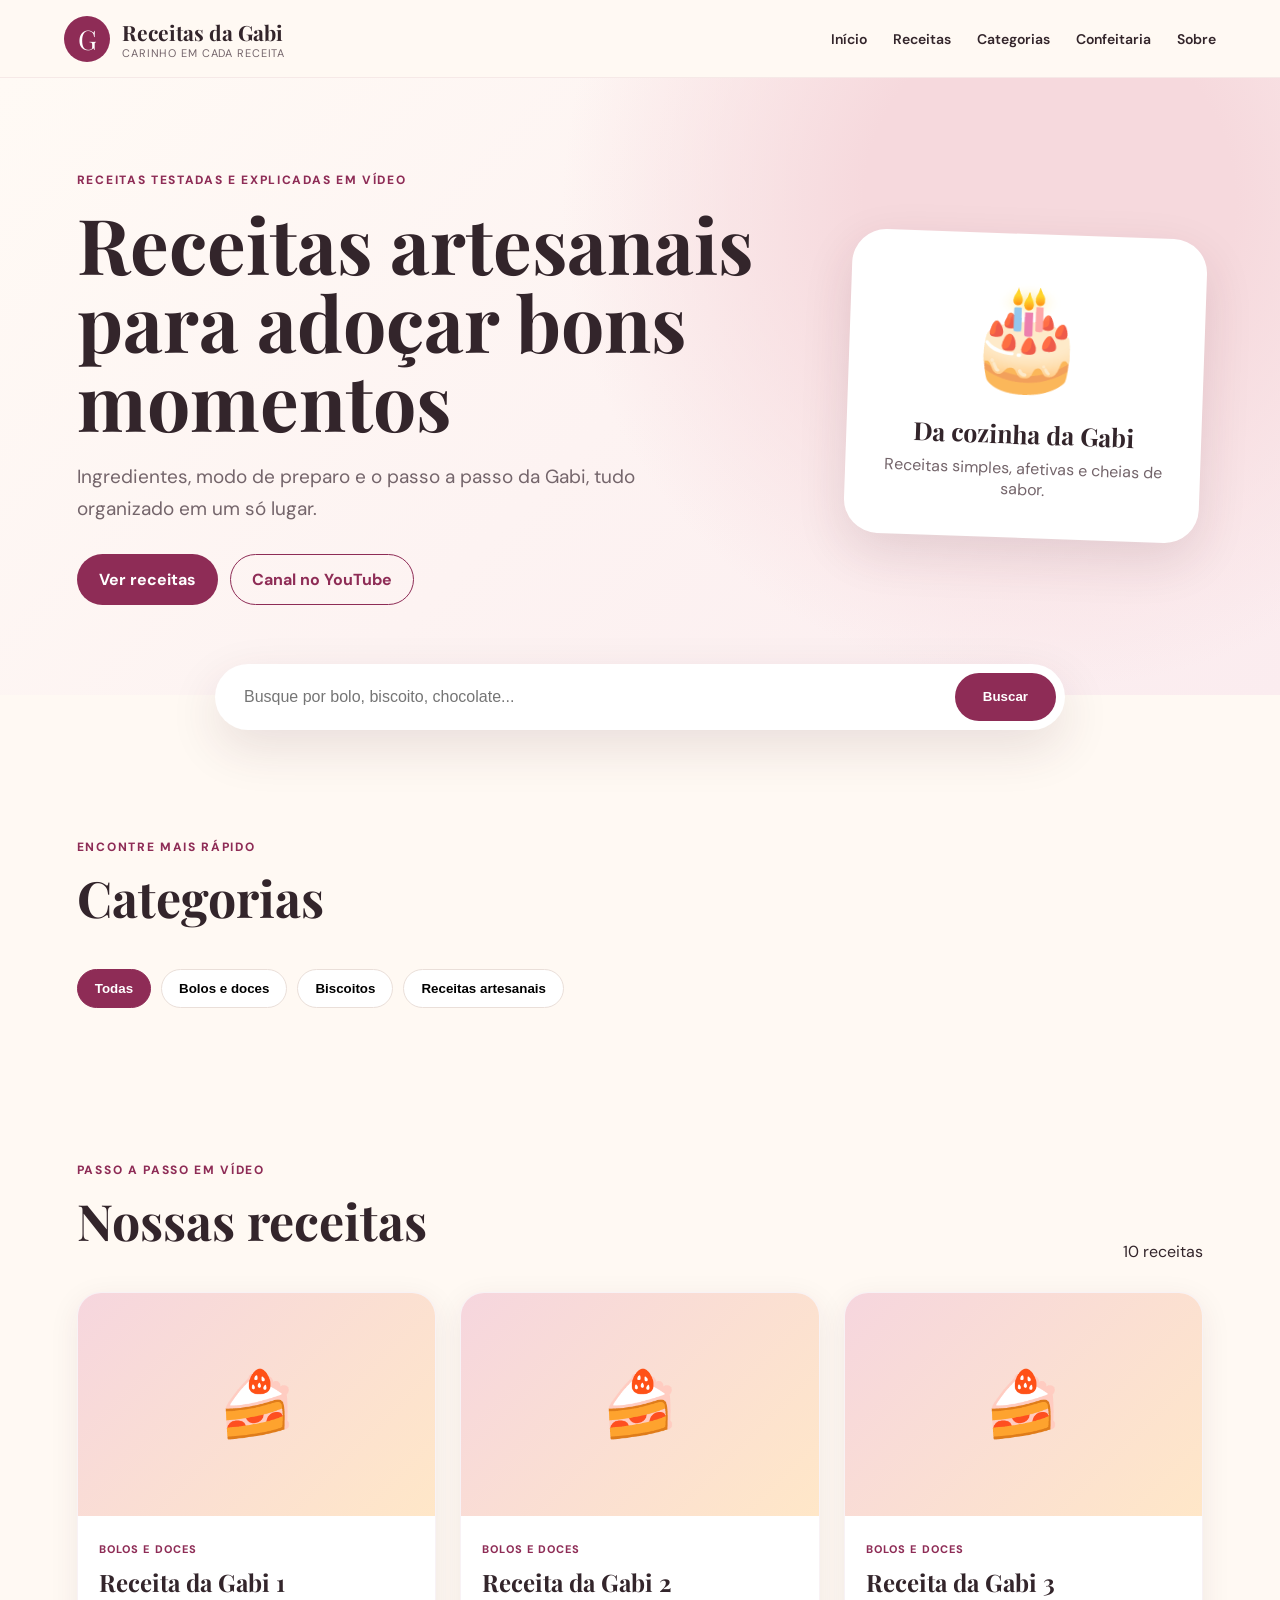
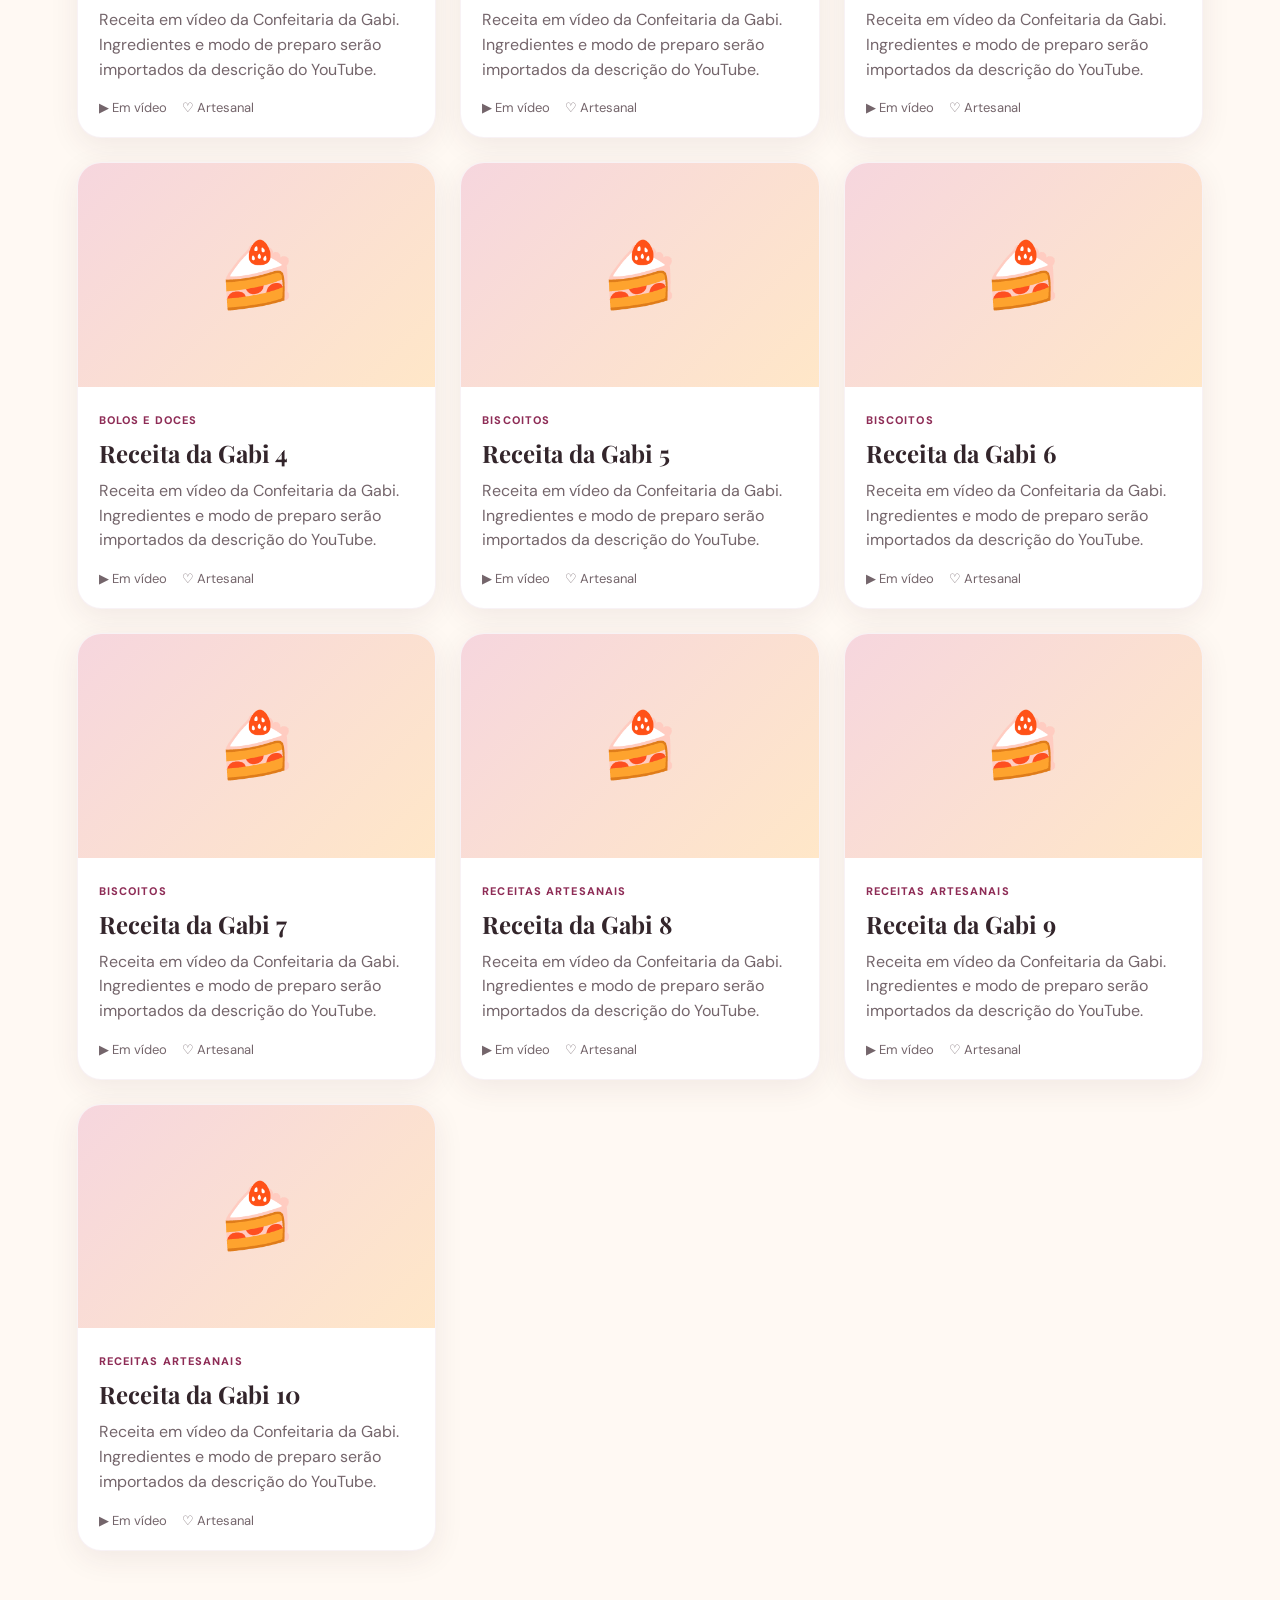
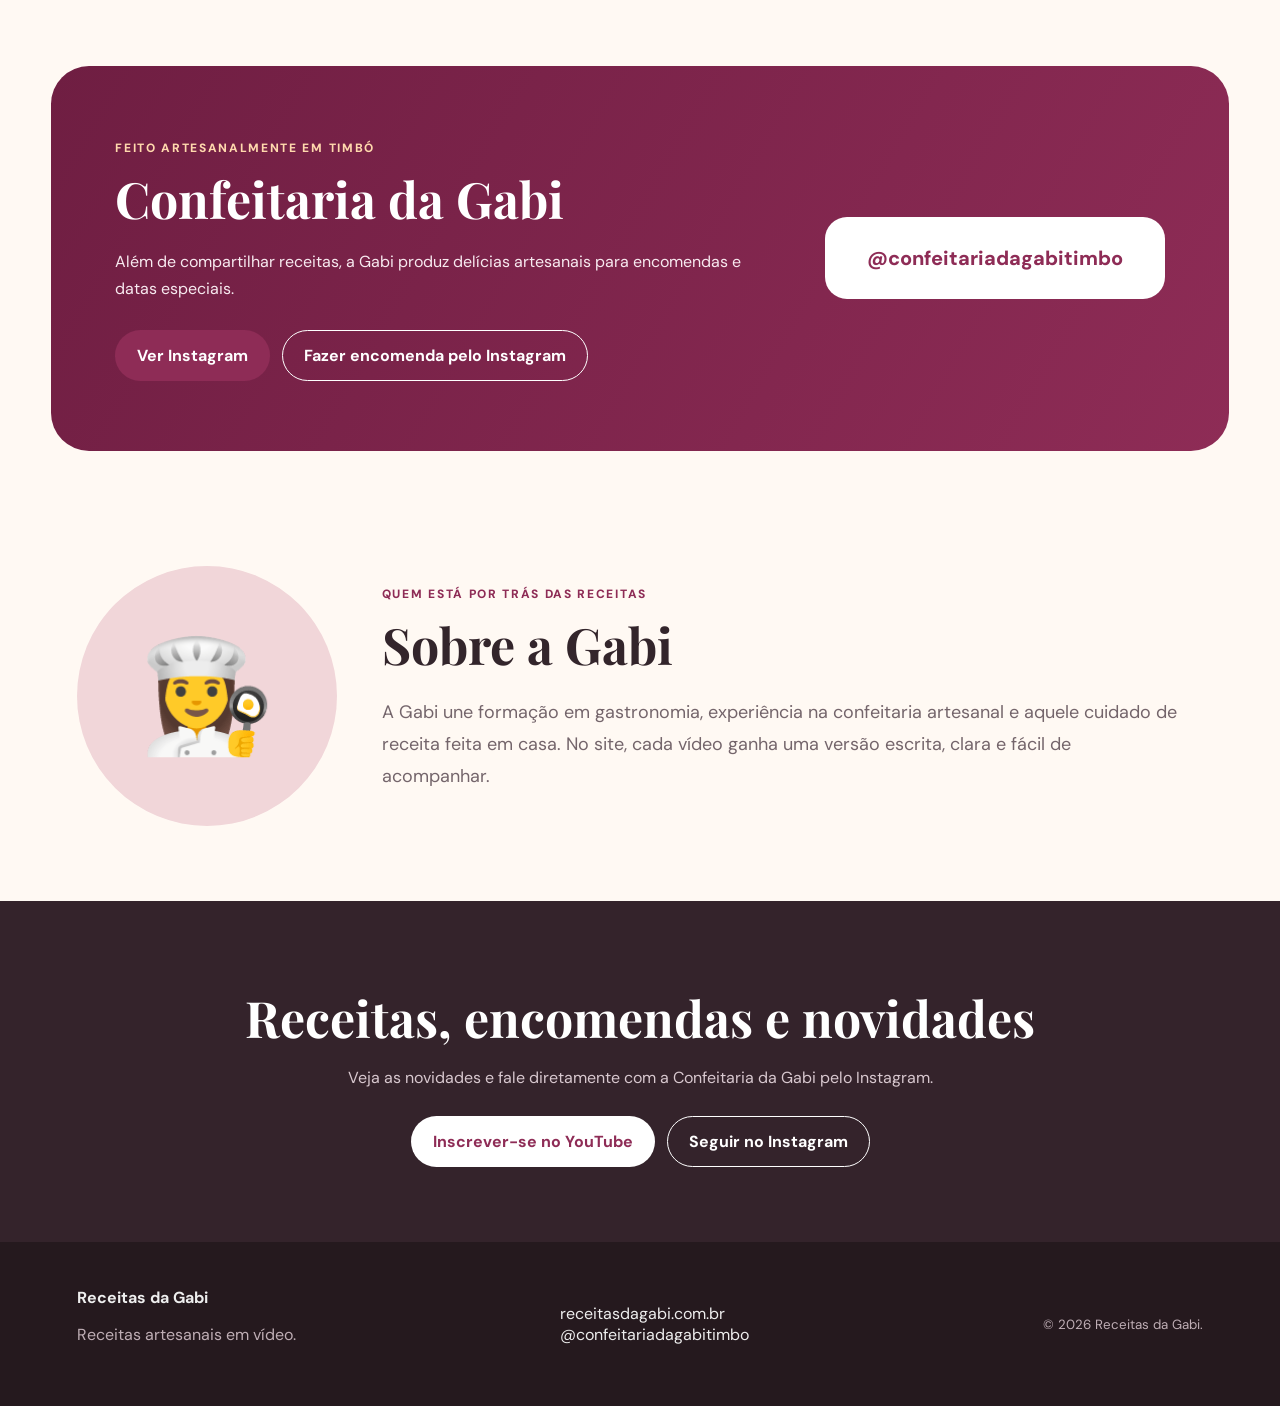
==== index.html @ e97d1945 "Add files via upload" ====
<!doctype html>
<html lang="pt-BR">
<head>
  <meta charset="utf-8">
  <meta name="viewport" content="width=device-width,initial-scale=1">
  <title>Receitas da Gabi | Receitas artesanais em vídeo</title>
  <meta name="description" content="Receitas artesanais da Gabi, com ingredientes, modo de preparo e vídeos passo a passo.">
  <meta name="theme-color" content="#9b315b">
  <link rel="preconnect" href="https://fonts.googleapis.com">
  <link rel="preconnect" href="https://fonts.gstatic.com" crossorigin>
  <link href="https://fonts.googleapis.com/css2?family=DM+Sans:wght@400;500;600;700&family=Playfair+Display:wght@600;700&display=swap" rel="stylesheet">
  <link rel="stylesheet" href="assets/style.css">
  <script type="application/ld+json">
  {"@context":"https://schema.org","@type":"WebSite","name":"Receitas da Gabi","url":"https://receitasdagabi.com.br","potentialAction":{"@type":"SearchAction","target":"https://receitasdagabi.com.br/?busca={search_term_string}","query-input":"required name=search_term_string"}}
  </script>
</head>
<body>
<header class="site-header">
  <a class="brand" href="#inicio" aria-label="Receitas da Gabi - início">
    <span class="brand-mark">G</span>
    <span><strong>Receitas da Gabi</strong><small>Carinho em cada receita</small></span>
  </a>
  <button class="menu-btn" aria-label="Abrir menu" aria-expanded="false">☰</button>
  <nav class="nav">
    <a href="#inicio">Início</a><a href="#receitas">Receitas</a><a href="#categorias">Categorias</a><a href="#confeitaria">Confeitaria</a><a href="#sobre">Sobre</a>
  </nav>
</header>
<main>
<section class="hero" id="inicio">
  <div class="hero-content">
    <span class="eyebrow">Receitas testadas e explicadas em vídeo</span>
    <h1>Receitas artesanais para adoçar bons momentos</h1>
    <p>Ingredientes, modo de preparo e o passo a passo da Gabi, tudo organizado em um só lugar.</p>
    <div class="hero-actions"><a class="btn primary" href="#receitas">Ver receitas</a><a class="btn secondary" href="https://youtube.com/@confeitariadagabi" target="_blank" rel="noopener">Canal no YouTube</a></div>
  </div>
  <div class="hero-card"><div class="cake-art">🎂</div><b>Da cozinha da Gabi</b><span>Receitas simples, afetivas e cheias de sabor.</span></div>
</section>
<section class="search-wrap" aria-label="Busca de receitas">
  <input id="search" type="search" placeholder="Busque por bolo, biscoito, chocolate..." aria-label="Buscar receitas">
  <button id="searchBtn">Buscar</button>
</section>
<section class="section" id="categorias">
  <div class="section-head"><div><span class="eyebrow">Encontre mais rápido</span><h2>Categorias</h2></div></div>
  <div class="chips" id="categoryChips"></div>
</section>
<section class="section" id="receitas">
  <div class="section-head"><div><span class="eyebrow">Passo a passo em vídeo</span><h2>Nossas receitas</h2></div><span id="count"></span></div>
  <div class="recipe-grid" id="recipeGrid"></div>
  <div class="empty" id="empty" hidden>Nenhuma receita encontrada.</div>
</section>
<section class="business" id="confeitaria">
  <div><span class="eyebrow">Feito artesanalmente em Timbó</span><h2>Confeitaria da Gabi</h2><p>Além de compartilhar receitas, a Gabi produz delícias artesanais para encomendas e datas especiais.</p><div class="hero-actions"><a class="btn primary" href="https://instagram.com/confeitariadagabitimbo" target="_blank" rel="noopener">Ver Instagram</a><a class="btn secondary" href="https://instagram.com/confeitariadagabitimbo" target="_blank" rel="noopener">Fazer encomenda pelo Instagram</a></div></div>
  <div class="business-badge">@confeitariadagabitimbo</div>
</section>
<section class="section about" id="sobre">
  <div class="about-photo">👩‍🍳</div><div><span class="eyebrow">Quem está por trás das receitas</span><h2>Sobre a Gabi</h2><p>A Gabi une formação em gastronomia, experiência na confeitaria artesanal e aquele cuidado de receita feita em casa. No site, cada vídeo ganha uma versão escrita, clara e fácil de acompanhar.</p></div>
</section>
<section class="newsletter" id="contato"><h2>Receitas, encomendas e novidades</h2><p>Veja as novidades e fale diretamente com a Confeitaria da Gabi pelo Instagram.</p><div class="hero-actions"><a class="btn light" href="https://youtube.com/@confeitariadagabi" target="_blank" rel="noopener">Inscrever-se no YouTube</a><a class="btn outline-light" href="https://instagram.com/confeitariadagabitimbo" target="_blank" rel="noopener">Seguir no Instagram</a></div></section>
</main>
<footer><div><strong>Receitas da Gabi</strong><p>Receitas artesanais em vídeo.</p></div><div><a href="https://receitasdagabi.com.br">receitasdagabi.com.br</a><br><a href="https://instagram.com/confeitariadagabitimbo">@confeitariadagabitimbo</a></div><small>© <span id="year"></span> Receitas da Gabi.</small></footer>
<dialog id="recipeDialog"><button class="close" aria-label="Fechar">×</button><article id="recipeContent"></article></dialog>
<script src="assets/recipes.js"></script><script src="assets/app.js"></script>
</body></html>
---- assets/style.css ----
:root{--wine:#8e2c56;--wine2:#6f1e42;--cream:#fff9f3;--paper:#fff;--ink:#33252b;--muted:#74656b;--gold:#d99a4e;--line:#eadfd9;--shadow:0 18px 50px rgba(74,35,51,.12)}*{box-sizing:border-box}html{scroll-behavior:smooth}body{margin:0;font-family:'DM Sans',sans-serif;background:var(--cream);color:var(--ink)}a{color:inherit;text-decoration:none}.site-header{height:78px;display:flex;align-items:center;justify-content:space-between;padding:0 max(5vw,24px);background:rgba(255,249,243,.94);backdrop-filter:blur(12px);position:sticky;top:0;z-index:20;border-bottom:1px solid rgba(142,44,86,.08)}.brand{display:flex;align-items:center;gap:12px}.brand-mark{width:46px;height:46px;border-radius:50%;display:grid;place-items:center;background:var(--wine);color:#fff;font-family:'Playfair Display';font-size:27px}.brand strong,.brand small{display:block}.brand strong{font-family:'Playfair Display';font-size:21px}.brand small{font-size:11px;color:var(--muted);letter-spacing:.08em;text-transform:uppercase}.nav{display:flex;gap:26px;font-weight:600;font-size:14px}.nav a:hover{color:var(--wine)}.menu-btn{display:none;border:0;background:none;font-size:25px}.hero{min-height:590px;padding:90px max(6vw,28px);display:grid;grid-template-columns:1.4fr .7fr;gap:60px;align-items:center;background:radial-gradient(circle at 82% 20%,#f6d9dd 0 16%,transparent 42%),linear-gradient(135deg,#fffaf5,#fbecef)}.hero h1{font-family:'Playfair Display';font-size:clamp(45px,6vw,78px);line-height:1.02;margin:15px 0 22px;max-width:850px}.hero p{font-size:19px;line-height:1.7;color:var(--muted);max-width:650px}.eyebrow{text-transform:uppercase;letter-spacing:.14em;font-size:12px;font-weight:800;color:var(--wine)}.hero-actions{display:flex;gap:12px;flex-wrap:wrap;margin-top:28px}.btn{padding:14px 21px;border-radius:999px;font-weight:700;display:inline-flex;align-items:center;justify-content:center;border:1px solid transparent}.primary{background:var(--wine);color:#fff}.primary:hover{background:var(--wine2)}.secondary{border-color:var(--wine);color:var(--wine)}.hero-card{background:#fff;padding:38px;border-radius:34px;box-shadow:var(--shadow);text-align:center;transform:rotate(2deg)}.hero-card b,.hero-card span{display:block}.hero-card b{font-family:'Playfair Display';font-size:25px}.hero-card span{color:var(--muted);margin-top:8px}.cake-art{font-size:100px;margin-bottom:15px}.search-wrap{margin:-31px auto 30px;position:relative;z-index:3;max-width:850px;display:flex;background:#fff;padding:9px;border-radius:999px;box-shadow:var(--shadow)}.search-wrap input{flex:1;border:0;padding:15px 20px;background:transparent;font-size:16px;outline:none}.search-wrap button{border:0;border-radius:999px;background:var(--wine);color:#fff;padding:0 28px;font-weight:700}.section{padding:75px max(6vw,28px)}.section-head{display:flex;justify-content:space-between;align-items:end;margin-bottom:30px}.section h2,.business h2,.newsletter h2{font-family:'Playfair Display';font-size:clamp(34px,4vw,50px);margin:8px 0}.chips{display:flex;gap:10px;flex-wrap:wrap}.chip{border:1px solid var(--line);background:#fff;padding:11px 17px;border-radius:999px;cursor:pointer;font-weight:600}.chip.active,.chip:hover{background:var(--wine);color:#fff;border-color:var(--wine)}.recipe-grid{display:grid;grid-template-columns:repeat(3,minmax(0,1fr));gap:24px}.recipe-card{background:#fff;border-radius:24px;overflow:hidden;box-shadow:0 8px 30px rgba(74,35,51,.08);transition:.25s;cursor:pointer;border:1px solid rgba(142,44,86,.06)}.recipe-card:hover{transform:translateY(-6px);box-shadow:var(--shadow)}.thumb{aspect-ratio:16/10;background:linear-gradient(135deg,#f6d6de,#ffe7c8);display:grid;place-items:center;overflow:hidden}.thumb img{width:100%;height:100%;object-fit:cover}.thumb-placeholder{font-size:64px}.card-body{padding:21px}.tag{display:inline-block;color:var(--wine);font-weight:800;font-size:11px;text-transform:uppercase;letter-spacing:.1em}.card-body h3{font-family:'Playfair Display';font-size:24px;margin:8px 0 10px}.card-body p{color:var(--muted);line-height:1.55;margin:0}.meta{display:flex;gap:15px;color:var(--muted);font-size:13px;margin-top:17px}.business{margin:40px max(4vw,18px);padding:70px max(5vw,30px);border-radius:38px;background:linear-gradient(120deg,var(--wine2),var(--wine));color:#fff;display:grid;grid-template-columns:1.2fr .6fr;align-items:center;gap:30px}.business .eyebrow{color:#ffd9ad}.business p{max-width:650px;line-height:1.7;color:#f8eaf0}.business .secondary{color:#fff;border-color:#fff}.business-badge{background:#fff;color:var(--wine);padding:28px;border-radius:22px;font-weight:800;text-align:center;font-size:20px}.about{display:grid;grid-template-columns:260px 1fr;align-items:center;gap:45px}.about-photo{aspect-ratio:1;border-radius:50%;background:#f1d6d9;display:grid;place-items:center;font-size:110px}.about p{font-size:18px;line-height:1.8;color:var(--muted);max-width:800px}.newsletter{text-align:center;padding:75px 25px;background:#34232b;color:#fff}.newsletter p{color:#d8c8cf}.newsletter .hero-actions{justify-content:center}.light{background:#fff;color:var(--wine)}.outline-light{border-color:#fff;color:#fff}footer{padding:45px max(6vw,28px);display:grid;grid-template-columns:1fr 1fr auto;gap:30px;align-items:center;background:#25191e;color:#eee}footer p,footer small{color:#bfaeb5}.empty{text-align:center;padding:40px;color:var(--muted)}dialog{width:min(900px,92vw);max-height:90vh;border:0;border-radius:28px;padding:0;box-shadow:0 30px 100px rgba(0,0,0,.3)}dialog::backdrop{background:rgba(30,15,21,.72);backdrop-filter:blur(5px)}.close{position:sticky;float:right;top:14px;margin:14px 14px 0 0;width:42px;height:42px;border-radius:50%;border:0;background:#fff;font-size:26px;box-shadow:0 5px 20px #0002;z-index:3}.recipe-detail{padding:0 40px 45px}.recipe-detail iframe{width:100%;aspect-ratio:16/9;border:0;border-radius:20px;margin-top:25px}.recipe-detail h1{font-family:'Playfair Display';font-size:42px}.recipe-detail h2{font-family:'Playfair Display';margin-top:30px}.recipe-detail li{margin:10px 0;line-height:1.6}.note{padding:16px;background:#fff3e5;border-radius:14px}.admin-note{background:#fff4c8;border:1px solid #efd98b;padding:12px;border-radius:12px;font-size:13px;margin-top:15px}@media(max-width:850px){.nav{display:none;position:absolute;top:78px;left:0;right:0;background:#fff;padding:22px;flex-direction:column}.nav.open{display:flex}.menu-btn{display:block}.hero{grid-template-columns:1fr;padding-top:60px}.hero-card{display:none}.recipe-grid{grid-template-columns:repeat(2,1fr)}.business{grid-template-columns:1fr}.about{grid-template-columns:1fr;text-align:center}.about-photo{width:210px;margin:auto}footer{grid-template-columns:1fr}}@media(max-width:560px){.brand small{display:none}.hero{min-height:520px}.hero h1{font-size:44px}.search-wrap{margin:-28px 16px 20px}.recipe-grid{grid-template-columns:1fr}.section{padding:55px 20px}.section-head{align-items:start;flex-direction:column}.business{padding:50px 24px}.recipe-detail{padding:0 22px 35px}.recipe-detail h1{font-size:34px}}
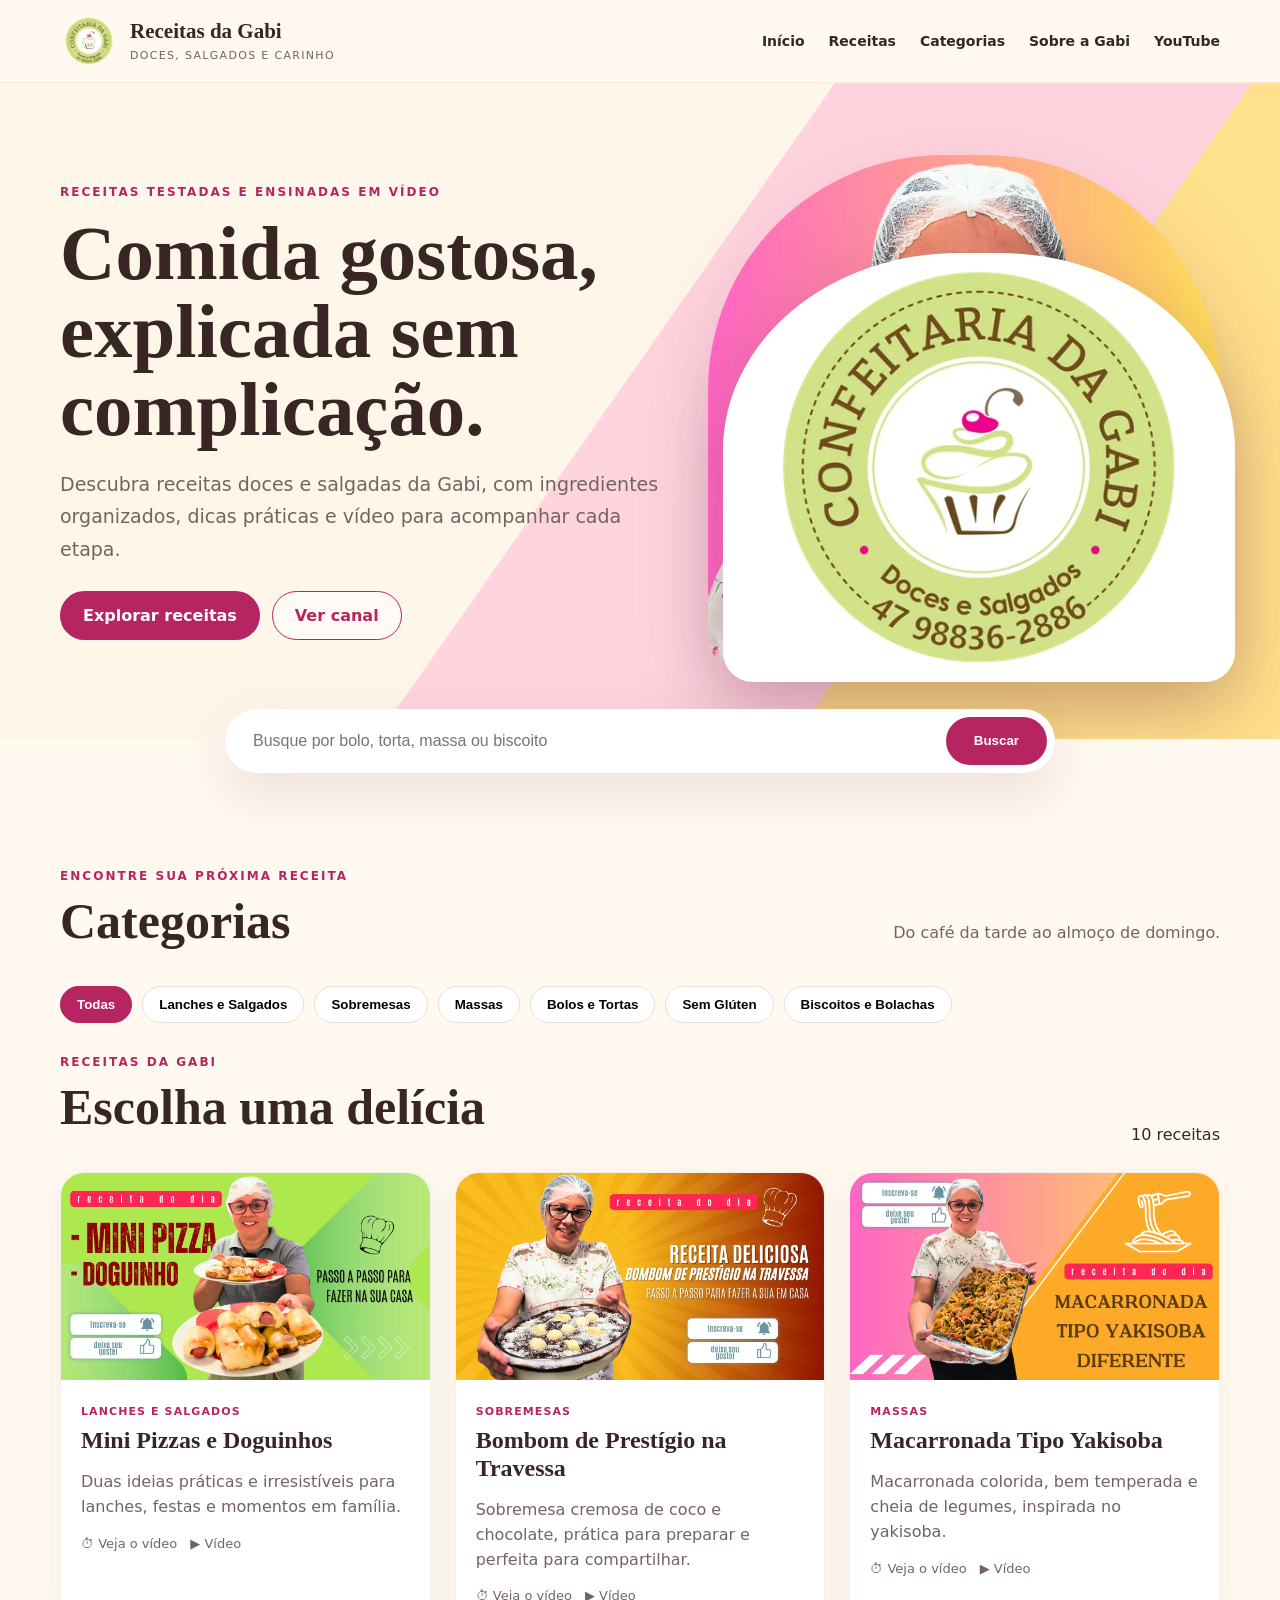
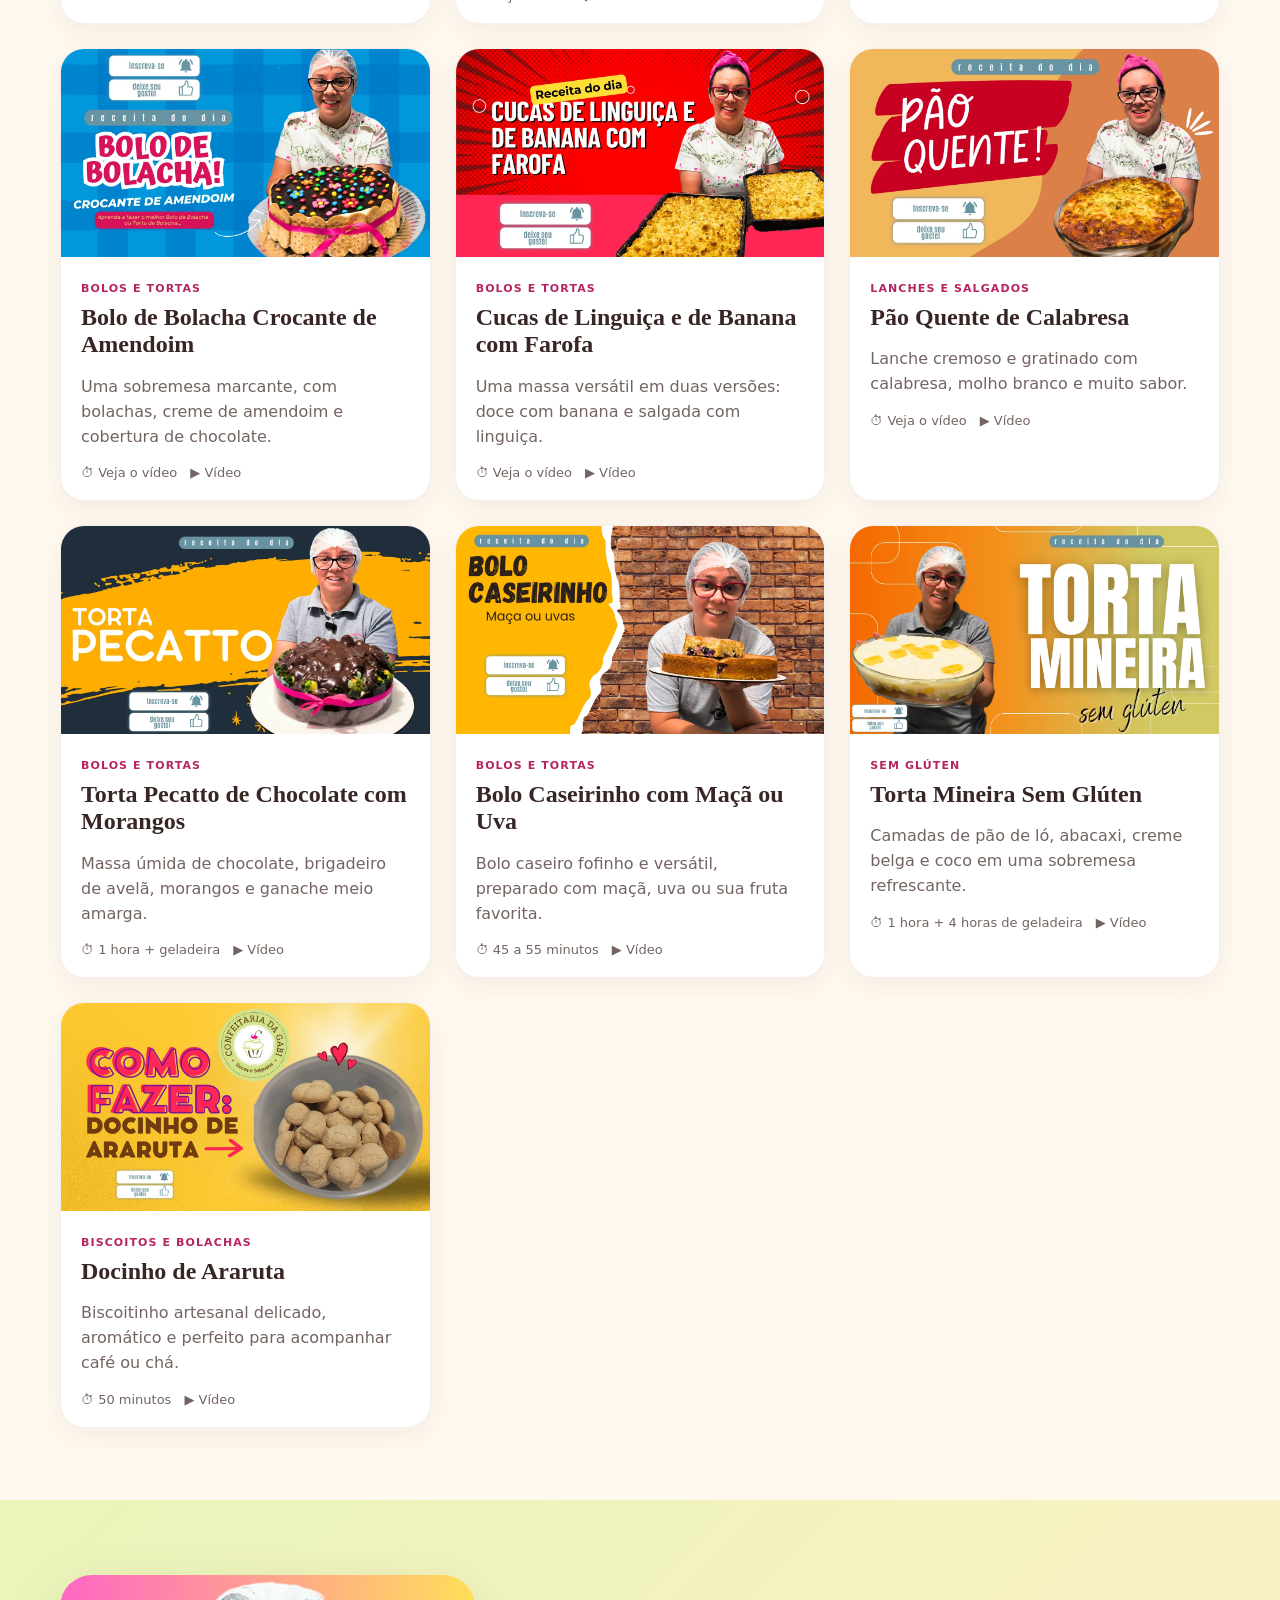
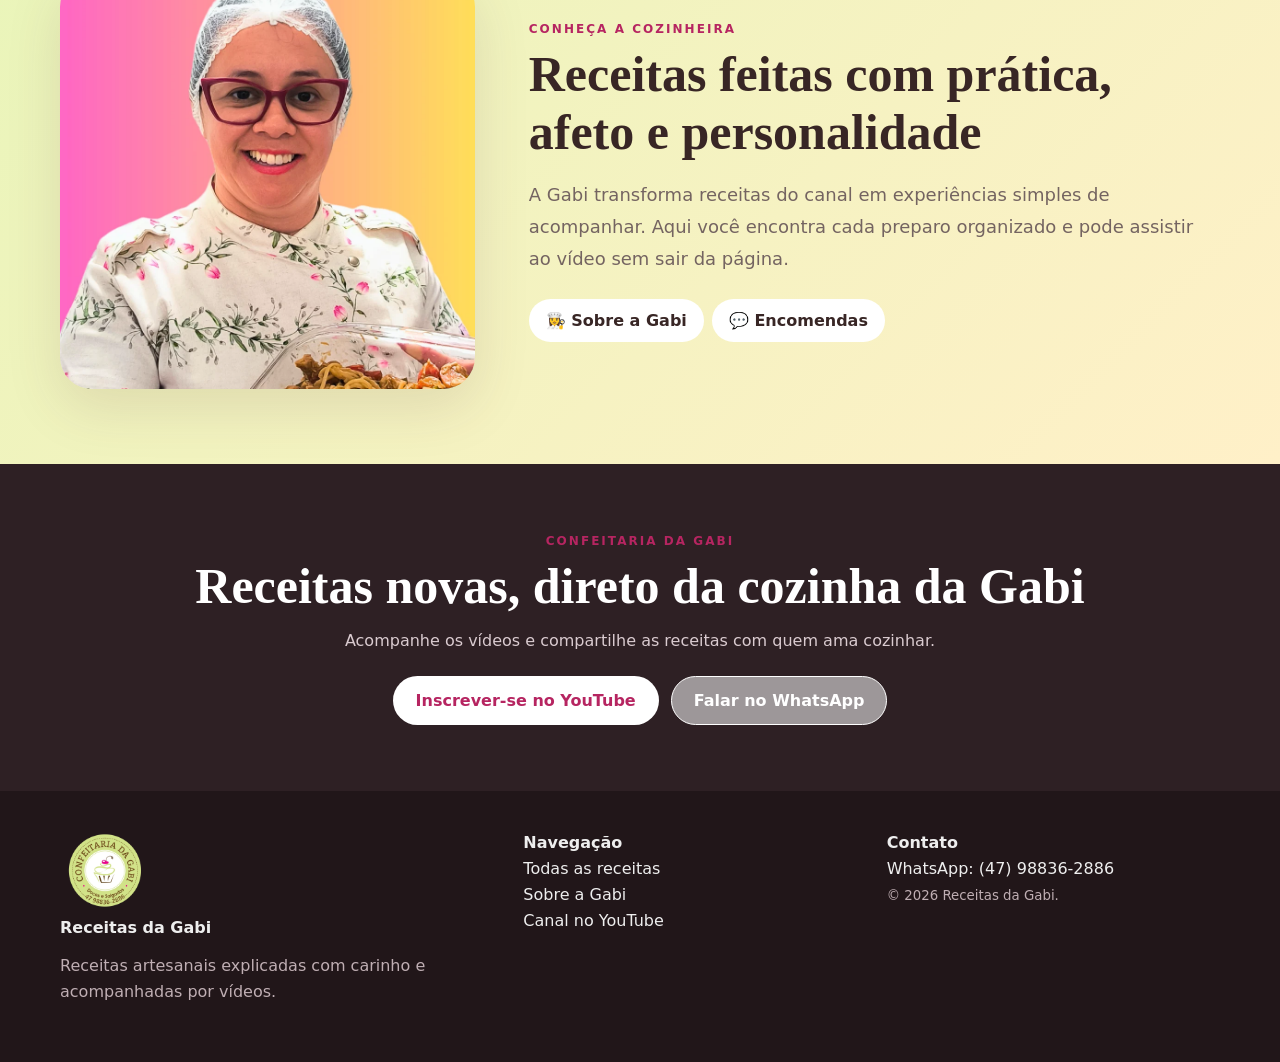
==== commit 480bd178: "Nova versão completa do site Receitas da Gabi" ====
--- a/index.html
+++ b/index.html
@@ -1,63 +1,27 @@
-<!doctype html>
-<html lang="pt-BR">
-<head>
-  <meta charset="utf-8">
-  <meta name="viewport" content="width=device-width,initial-scale=1">
-  <title>Receitas da Gabi | Receitas artesanais em vídeo</title>
-  <meta name="description" content="Receitas artesanais da Gabi, com ingredientes, modo de preparo e vídeos passo a passo.">
-  <meta name="theme-color" content="#9b315b">
-  <link rel="preconnect" href="https://fonts.googleapis.com">
-  <link rel="preconnect" href="https://fonts.gstatic.com" crossorigin>
-  <link href="https://fonts.googleapis.com/css2?family=DM+Sans:wght@400;500;600;700&family=Playfair+Display:wght@600;700&display=swap" rel="stylesheet">
-  <link rel="stylesheet" href="assets/style.css">
-  <script type="application/ld+json">
-  {"@context":"https://schema.org","@type":"WebSite","name":"Receitas da Gabi","url":"https://receitasdagabi.com.br","potentialAction":{"@type":"SearchAction","target":"https://receitasdagabi.com.br/?busca={search_term_string}","query-input":"required name=search_term_string"}}
-  </script>
-</head>
-<body>
-<header class="site-header">
-  <a class="brand" href="#inicio" aria-label="Receitas da Gabi - início">
-    <span class="brand-mark">G</span>
-    <span><strong>Receitas da Gabi</strong><small>Carinho em cada receita</small></span>
-  </a>
-  <button class="menu-btn" aria-label="Abrir menu" aria-expanded="false">☰</button>
-  <nav class="nav">
-    <a href="#inicio">Início</a><a href="#receitas">Receitas</a><a href="#categorias">Categorias</a><a href="#confeitaria">Confeitaria</a><a href="#sobre">Sobre</a>
-  </nav>
-</header>
-<main>
-<section class="hero" id="inicio">
-  <div class="hero-content">
-    <span class="eyebrow">Receitas testadas e explicadas em vídeo</span>
-    <h1>Receitas artesanais para adoçar bons momentos</h1>
-    <p>Ingredientes, modo de preparo e o passo a passo da Gabi, tudo organizado em um só lugar.</p>
-    <div class="hero-actions"><a class="btn primary" href="#receitas">Ver receitas</a><a class="btn secondary" href="https://youtube.com/@confeitariadagabi" target="_blank" rel="noopener">Canal no YouTube</a></div>
-  </div>
-  <div class="hero-card"><div class="cake-art">🎂</div><b>Da cozinha da Gabi</b><span>Receitas simples, afetivas e cheias de sabor.</span></div>
-</section>
-<section class="search-wrap" aria-label="Busca de receitas">
-  <input id="search" type="search" placeholder="Busque por bolo, biscoito, chocolate..." aria-label="Buscar receitas">
-  <button id="searchBtn">Buscar</button>
-</section>
-<section class="section" id="categorias">
-  <div class="section-head"><div><span class="eyebrow">Encontre mais rápido</span><h2>Categorias</h2></div></div>
-  <div class="chips" id="categoryChips"></div>
-</section>
-<section class="section" id="receitas">
-  <div class="section-head"><div><span class="eyebrow">Passo a passo em vídeo</span><h2>Nossas receitas</h2></div><span id="count"></span></div>
-  <div class="recipe-grid" id="recipeGrid"></div>
-  <div class="empty" id="empty" hidden>Nenhuma receita encontrada.</div>
-</section>
-<section class="business" id="confeitaria">
-  <div><span class="eyebrow">Feito artesanalmente em Timbó</span><h2>Confeitaria da Gabi</h2><p>Além de compartilhar receitas, a Gabi produz delícias artesanais para encomendas e datas especiais.</p><div class="hero-actions"><a class="btn primary" href="https://instagram.com/confeitariadagabitimbo" target="_blank" rel="noopener">Ver Instagram</a><a class="btn secondary" href="https://instagram.com/confeitariadagabitimbo" target="_blank" rel="noopener">Fazer encomenda pelo Instagram</a></div></div>
-  <div class="business-badge">@confeitariadagabitimbo</div>
-</section>
-<section class="section about" id="sobre">
-  <div class="about-photo">👩‍🍳</div><div><span class="eyebrow">Quem está por trás das receitas</span><h2>Sobre a Gabi</h2><p>A Gabi une formação em gastronomia, experiência na confeitaria artesanal e aquele cuidado de receita feita em casa. No site, cada vídeo ganha uma versão escrita, clara e fácil de acompanhar.</p></div>
-</section>
-<section class="newsletter" id="contato"><h2>Receitas, encomendas e novidades</h2><p>Veja as novidades e fale diretamente com a Confeitaria da Gabi pelo Instagram.</p><div class="hero-actions"><a class="btn light" href="https://youtube.com/@confeitariadagabi" target="_blank" rel="noopener">Inscrever-se no YouTube</a><a class="btn outline-light" href="https://instagram.com/confeitariadagabitimbo" target="_blank" rel="noopener">Seguir no Instagram</a></div></section>
-</main>
-<footer><div><strong>Receitas da Gabi</strong><p>Receitas artesanais em vídeo.</p></div><div><a href="https://receitasdagabi.com.br">receitasdagabi.com.br</a><br><a href="https://instagram.com/confeitariadagabitimbo">@confeitariadagabitimbo</a></div><small>© <span id="year"></span> Receitas da Gabi.</small></footer>
-<dialog id="recipeDialog"><button class="close" aria-label="Fechar">×</button><article id="recipeContent"></article></dialog>
-<script src="assets/recipes.js"></script><script src="assets/app.js"></script>
-</body></html>
+<!doctype html><html lang="pt-BR"><head><meta charset="utf-8"><meta name="viewport" content="width=device-width,initial-scale=1">
+<title>Receitas da Gabi | Receitas artesanais em vídeo</title><meta name="description" content="Receitas doces e salgadas da Confeitaria da Gabi, com ingredientes, preparo e vídeos passo a passo."><link rel="canonical" href="https://receitasdagabi.com.br/">
+<meta property="og:type" content="website"><meta property="og:title" content="Receitas da Gabi | Receitas artesanais em vídeo"><meta property="og:description" content="Receitas doces e salgadas da Confeitaria da Gabi, com ingredientes, preparo e vídeos passo a passo."><meta property="og:url" content="https://receitasdagabi.com.br/"><meta property="og:image" content="https://receitasdagabi.com.br/assets/images/logo.webp">
+<meta name="theme-color" content="#b62561"><link rel="stylesheet" href="/assets/css/style.css"><link rel="icon" href="/assets/images/logo.webp"><script type="application/ld+json">{"@context": "https://schema.org", "@type": "WebSite", "name": "Receitas da Gabi", "url": "https://receitasdagabi.com.br", "potentialAction": {"@type": "SearchAction", "target": "https://receitasdagabi.com.br/receitas/?busca={search_term_string}", "query-input": "required name=search_term_string"}}</script></head><body>
+<header class="site-header"><div class="container header-inner">
+<a class="brand" href="/"><img src="/assets/images/logo.webp" alt="Logo Confeitaria da Gabi"><span><strong>Receitas da Gabi</strong><small>Doces, salgados e carinho</small></span></a>
+<button class="menu" aria-label="Abrir menu" aria-expanded="false">☰</button>
+<nav class="nav"><a href="/">Início</a><a href="/receitas/">Receitas</a><a href="/#categorias">Categorias</a><a href="/sobre/">Sobre a Gabi</a><a href="https://youtube.com/@confeitariadagabi" target="_blank" rel="noopener">YouTube</a></nav>
+</div></header>
+<main><section class="hero"><div class="container hero-grid"><div><span class="eyebrow">Receitas testadas e ensinadas em vídeo</span><h1>Comida gostosa, explicada sem complicação.</h1><p>Descubra receitas doces e salgadas da Gabi, com ingredientes organizados, dicas práticas e vídeo para acompanhar cada etapa.</p><div class="actions"><a class="btn primary" href="/receitas/">Explorar receitas</a><a class="btn outline" href="https://youtube.com/@confeitariadagabi" target="_blank" rel="noopener">Ver canal</a></div></div><div class="hero-photo"><img src="/assets/images/gabi.webp" alt="Gabi, da Confeitaria da Gabi"><img class="hero-seal" src="/assets/images/logo.webp" alt=""></div></div></section>
+<div class="search"><input id="recipeSearch" type="search" placeholder="Busque por bolo, torta, massa ou biscoito"><button onclick="document.querySelector('#receitas').scrollIntoView()">Buscar</button></div>
+<section class="section" id="categorias"><div class="container"><div class="section-head"><div><span class="eyebrow">Encontre sua próxima receita</span><h2>Categorias</h2></div><p>Do café da tarde ao almoço de domingo.</p></div><div class="chips">
+<button class="chip active" data-category="Todas">Todas</button><button class="chip" data-category="Lanches e Salgados">Lanches e Salgados</button><button class="chip" data-category="Sobremesas">Sobremesas</button><button class="chip" data-category="Massas">Massas</button><button class="chip" data-category="Bolos e Tortas">Bolos e Tortas</button><button class="chip" data-category="Sem Glúten">Sem Glúten</button><button class="chip" data-category="Biscoitos e Bolachas">Biscoitos e Bolachas</button></div><div class="section-head" id="receitas"><div><span class="eyebrow">Receitas da Gabi</span><h2>Escolha uma delícia</h2></div><span id="resultCount">10 receitas</span></div><div class="grid"><article class="card recipe-card" data-category="Lanches e Salgados" data-search="mini pizzas e doguinhos duas ideias práticas e irresistíveis para lanches, festas e momentos em família. lanches e salgados">
+<a href="/mini-pizzas-e-doguinhos/"><div class="card-img"><img src="/assets/images/mini-pizzas.webp" alt="Mini Pizzas e Doguinhos" loading="lazy"></div><div class="card-body"><span class="tag">Lanches e Salgados</span><h3>Mini Pizzas e Doguinhos</h3><p>Duas ideias práticas e irresistíveis para lanches, festas e momentos em família.</p><div class="meta"><span>⏱ Veja o vídeo</span><span>▶ Vídeo</span></div></div></a></article><article class="card recipe-card" data-category="Sobremesas" data-search="bombom de prestígio na travessa sobremesa cremosa de coco e chocolate, prática para preparar e perfeita para compartilhar. sobremesas">
+<a href="/bombom-de-prestigio-na-travessa/"><div class="card-img"><img src="/assets/images/bombom-prestigio.webp" alt="Bombom de Prestígio na Travessa" loading="lazy"></div><div class="card-body"><span class="tag">Sobremesas</span><h3>Bombom de Prestígio na Travessa</h3><p>Sobremesa cremosa de coco e chocolate, prática para preparar e perfeita para compartilhar.</p><div class="meta"><span>⏱ Veja o vídeo</span><span>▶ Vídeo</span></div></div></a></article><article class="card recipe-card" data-category="Massas" data-search="macarronada tipo yakisoba macarronada colorida, bem temperada e cheia de legumes, inspirada no yakisoba. massas">
+<a href="/macarronada-tipo-yakisoba/"><div class="card-img"><img src="/assets/images/yakisoba.webp" alt="Macarronada Tipo Yakisoba" loading="lazy"></div><div class="card-body"><span class="tag">Massas</span><h3>Macarronada Tipo Yakisoba</h3><p>Macarronada colorida, bem temperada e cheia de legumes, inspirada no yakisoba.</p><div class="meta"><span>⏱ Veja o vídeo</span><span>▶ Vídeo</span></div></div></a></article><article class="card recipe-card" data-category="Bolos e Tortas" data-search="bolo de bolacha crocante de amendoim uma sobremesa marcante, com bolachas, creme de amendoim e cobertura de chocolate. bolos e tortas">
+<a href="/bolo-de-bolacha-crocante-de-amendoim/"><div class="card-img"><img src="/assets/images/bolo-bolacha.webp" alt="Bolo de Bolacha Crocante de Amendoim" loading="lazy"></div><div class="card-body"><span class="tag">Bolos e Tortas</span><h3>Bolo de Bolacha Crocante de Amendoim</h3><p>Uma sobremesa marcante, com bolachas, creme de amendoim e cobertura de chocolate.</p><div class="meta"><span>⏱ Veja o vídeo</span><span>▶ Vídeo</span></div></div></a></article><article class="card recipe-card" data-category="Bolos e Tortas" data-search="cucas de linguiça e de banana com farofa uma massa versátil em duas versões: doce com banana e salgada com linguiça. bolos e tortas">
+<a href="/cuca-de-banana-e-cuca-de-linguica-com-farofa/"><div class="card-img"><img src="/assets/images/cucas.webp" alt="Cucas de Linguiça e de Banana com Farofa" loading="lazy"></div><div class="card-body"><span class="tag">Bolos e Tortas</span><h3>Cucas de Linguiça e de Banana com Farofa</h3><p>Uma massa versátil em duas versões: doce com banana e salgada com linguiça.</p><div class="meta"><span>⏱ Veja o vídeo</span><span>▶ Vídeo</span></div></div></a></article><article class="card recipe-card" data-category="Lanches e Salgados" data-search="pão quente de calabresa lanche cremoso e gratinado com calabresa, molho branco e muito sabor. lanches e salgados">
+<a href="/pao-quente-de-calabresa/"><div class="card-img"><img src="/assets/images/pao-quente.webp" alt="Pão Quente de Calabresa" loading="lazy"></div><div class="card-body"><span class="tag">Lanches e Salgados</span><h3>Pão Quente de Calabresa</h3><p>Lanche cremoso e gratinado com calabresa, molho branco e muito sabor.</p><div class="meta"><span>⏱ Veja o vídeo</span><span>▶ Vídeo</span></div></div></a></article><article class="card recipe-card" data-category="Bolos e Tortas" data-search="torta pecatto de chocolate com morangos massa úmida de chocolate, brigadeiro de avelã, morangos e ganache meio amarga. bolos e tortas">
+<a href="/torta-pecatto-de-chocolate-com-morangos/"><div class="card-img"><img src="/assets/images/torta-pecatto.webp" alt="Torta Pecatto de Chocolate com Morangos" loading="lazy"></div><div class="card-body"><span class="tag">Bolos e Tortas</span><h3>Torta Pecatto de Chocolate com Morangos</h3><p>Massa úmida de chocolate, brigadeiro de avelã, morangos e ganache meio amarga.</p><div class="meta"><span>⏱ 1 hora + geladeira</span><span>▶ Vídeo</span></div></div></a></article><article class="card recipe-card" data-category="Bolos e Tortas" data-search="bolo caseirinho com maçã ou uva bolo caseiro fofinho e versátil, preparado com maçã, uva ou sua fruta favorita. bolos e tortas">
+<a href="/bolo-caseirinho-com-maca-ou-uva/"><div class="card-img"><img src="/assets/images/bolo-caseirinho.webp" alt="Bolo Caseirinho com Maçã ou Uva" loading="lazy"></div><div class="card-body"><span class="tag">Bolos e Tortas</span><h3>Bolo Caseirinho com Maçã ou Uva</h3><p>Bolo caseiro fofinho e versátil, preparado com maçã, uva ou sua fruta favorita.</p><div class="meta"><span>⏱ 45 a 55 minutos</span><span>▶ Vídeo</span></div></div></a></article><article class="card recipe-card" data-category="Sem Glúten" data-search="torta mineira sem glúten camadas de pão de ló, abacaxi, creme belga e coco em uma sobremesa refrescante. sem glúten">
+<a href="/torta-mineira-sem-gluten/"><div class="card-img"><img src="/assets/images/torta-mineira.webp" alt="Torta Mineira Sem Glúten" loading="lazy"></div><div class="card-body"><span class="tag">Sem Glúten</span><h3>Torta Mineira Sem Glúten</h3><p>Camadas de pão de ló, abacaxi, creme belga e coco em uma sobremesa refrescante.</p><div class="meta"><span>⏱ 1 hora + 4 horas de geladeira</span><span>▶ Vídeo</span></div></div></a></article><article class="card recipe-card" data-category="Biscoitos e Bolachas" data-search="docinho de araruta biscoitinho artesanal delicado, aromático e perfeito para acompanhar café ou chá. biscoitos e bolachas">
+<a href="/docinho-de-araruta/"><div class="card-img"><img src="/assets/images/docinho-araruta.webp" alt="Docinho de Araruta" loading="lazy"></div><div class="card-body"><span class="tag">Biscoitos e Bolachas</span><h3>Docinho de Araruta</h3><p>Biscoitinho artesanal delicado, aromático e perfeito para acompanhar café ou chá.</p><div class="meta"><span>⏱ 50 minutos</span><span>▶ Vídeo</span></div></div></a></article></div></div></section>
+<section class="about"><div class="container about-grid"><img src="/assets/images/gabi.webp" alt="Foto da Gabi"><div><span class="eyebrow">Conheça a cozinheira</span><h2>Receitas feitas com prática, afeto e personalidade</h2><p>A Gabi transforma receitas do canal em experiências simples de acompanhar. Aqui você encontra cada preparo organizado e pode assistir ao vídeo sem sair da página.</p><div><a class="contact-pill" href="/sobre/">👩‍🍳 Sobre a Gabi</a><a class="contact-pill" href="https://wa.me/5547988362886">💬 Encomendas</a></div></div></div></section></main>
+<section class="cta"><div class="container"><span class="eyebrow">Confeitaria da Gabi</span><h2>Receitas novas, direto da cozinha da Gabi</h2><p>Acompanhe os vídeos e compartilhe as receitas com quem ama cozinhar.</p><div class="actions"><a class="btn light" href="https://youtube.com/@confeitariadagabi" target="_blank" rel="noopener">Inscrever-se no YouTube</a><a class="btn outline" style="border-color:#fff;color:#fff" href="https://wa.me/5547988362886" target="_blank" rel="noopener">Falar no WhatsApp</a></div></div></section>
+<footer><div class="container footer-grid"><div><img class="footer-logo" src="/assets/images/logo.webp" alt=""><strong>Receitas da Gabi</strong><p>Receitas artesanais explicadas com carinho e acompanhadas por vídeos.</p></div><div><strong>Navegação</strong><a href="/receitas/">Todas as receitas</a><a href="/sobre/">Sobre a Gabi</a><a href="https://youtube.com/@confeitariadagabi">Canal no YouTube</a></div><div><strong>Contato</strong><a href="https://wa.me/5547988362886">WhatsApp: (47) 98836-2886</a><small>© <span data-year></span> Receitas da Gabi.</small></div></div></footer>
+<script src="/assets/js/app.js"></script></body></html>
--- a/assets/css/style.css
+++ b/assets/css/style.css
@@ -0,0 +1,20 @@
+
+:root{--pink:#ef3b86;--pink2:#b62561;--lime:#d8e98c;--cream:#fff9ef;--ink:#382625;--muted:#746461;--paper:#fff;--line:#eaded7;--gold:#f2b64d;--shadow:0 18px 55px rgba(90,45,57,.13)}
+*{box-sizing:border-box}html{scroll-behavior:smooth}body{margin:0;font-family:Inter,system-ui,-apple-system,Segoe UI,sans-serif;background:var(--cream);color:var(--ink)}img{max-width:100%;display:block}a{color:inherit;text-decoration:none}
+.container{width:min(1160px,calc(100% - 36px));margin:auto}.site-header{position:sticky;top:0;z-index:50;background:rgba(255,249,239,.92);backdrop-filter:blur(16px);border-bottom:1px solid #eaded780}.header-inner{height:82px;display:flex;align-items:center;justify-content:space-between;gap:24px}
+.brand{display:flex;align-items:center;gap:12px}.brand img{width:58px;height:58px;object-fit:contain}.brand strong{font-family:Georgia,serif;font-size:21px;display:block}.brand small{color:var(--muted);font-size:11px;text-transform:uppercase;letter-spacing:.12em}.nav{display:flex;gap:24px;align-items:center;font-weight:700;font-size:14px}.nav a:hover{color:var(--pink2)}.menu{display:none;background:none;border:0;font-size:28px}
+.hero{overflow:hidden;background:linear-gradient(125deg,#fff6ea 0 48%,#ffd4df 48% 72%,#ffe08b 72%);padding:72px 0}.hero-grid{display:grid;grid-template-columns:1.08fr .92fr;align-items:center;gap:48px}.eyebrow{color:var(--pink2);font-size:12px;text-transform:uppercase;letter-spacing:.17em;font-weight:900}.hero h1{font-family:Georgia,serif;font-size:clamp(43px,6vw,78px);line-height:1.01;margin:15px 0 20px}.hero p{font-size:19px;line-height:1.7;color:var(--muted);max-width:640px}.hero-photo{position:relative}.hero-photo img{width:100%;max-height:600px;object-fit:cover;object-position:center top;border-radius:46% 46% 30px 30px;filter:drop-shadow(0 25px 40px #7a37552b)}.hero-seal{position:absolute;right:-15px;bottom:-15px;width:150px;background:#fff;border-radius:50%;padding:12px;box-shadow:var(--shadow)}
+.actions{display:flex;gap:12px;flex-wrap:wrap;margin-top:26px}.btn{display:inline-flex;align-items:center;justify-content:center;border-radius:999px;padding:14px 22px;font-weight:800;border:1px solid transparent}.btn.primary{background:var(--pink2);color:#fff}.btn.primary:hover{background:#8d1748}.btn.outline{border-color:var(--pink2);color:var(--pink2);background:#fff8}.btn.light{background:#fff;color:var(--pink2)}
+.search{margin:-30px auto 20px;position:relative;z-index:5;background:#fff;display:flex;padding:8px;max-width:830px;border-radius:999px;box-shadow:var(--shadow)}.search input{flex:1;border:0;background:transparent;padding:15px 20px;font-size:16px;outline:none}.search button{border:0;border-radius:999px;padding:0 28px;background:var(--pink2);color:#fff;font-weight:800}
+.section{padding:72px 0}.section.alt{background:#fff}.section-head{display:flex;align-items:end;justify-content:space-between;gap:20px;margin-bottom:28px}.section h2,.about h2,.cta h2{font-family:Georgia,serif;font-size:clamp(32px,4vw,50px);margin:8px 0}.section-head p{color:var(--muted)}
+.chips{display:flex;gap:10px;flex-wrap:wrap;margin-bottom:28px}.chip{border:1px solid var(--line);background:#fff;padding:10px 16px;border-radius:999px;font-weight:750;cursor:pointer}.chip.active,.chip:hover{background:var(--pink2);border-color:var(--pink2);color:#fff}
+.grid{display:grid;grid-template-columns:repeat(3,1fr);gap:24px}.card{background:#fff;border:1px solid #eaded777;border-radius:24px;overflow:hidden;box-shadow:0 8px 28px #5a2d3911;transition:.25s}.card:hover{transform:translateY(-6px);box-shadow:var(--shadow)}.card-img{aspect-ratio:16/9;overflow:hidden}.card-img img{width:100%;height:100%;object-fit:cover;transition:.4s}.card:hover .card-img img{transform:scale(1.035)}.card-body{padding:20px}.tag{display:inline-block;color:var(--pink2);font-weight:900;font-size:11px;text-transform:uppercase;letter-spacing:.1em}.card h3{font-family:Georgia,serif;font-size:24px;line-height:1.15;margin:8px 0}.card p{color:var(--muted);line-height:1.55}.meta{display:flex;gap:13px;flex-wrap:wrap;color:var(--muted);font-size:13px;margin-top:16px}
+.about{padding:75px 0;background:linear-gradient(135deg,#e9f5b9,#fff0c8)}.about-grid{display:grid;grid-template-columns:.75fr 1.25fr;align-items:center;gap:54px}.about img{border-radius:32px;box-shadow:var(--shadow)}.about p{color:var(--muted);line-height:1.8;font-size:18px}.contact-pill{display:inline-flex;gap:10px;align-items:center;background:#fff;padding:12px 17px;border-radius:999px;font-weight:800;margin:5px 8px 5px 0}
+.cta{background:#2e2024;color:#fff;padding:66px 0;text-align:center}.cta p{color:#dacbd0}.cta .actions{justify-content:center}
+footer{background:#211619;color:#eee;padding:42px 0}.footer-grid{display:grid;grid-template-columns:1.3fr 1fr 1fr;gap:30px}.footer-logo{width:90px;margin-bottom:10px}.footer-grid p,.footer-grid small{color:#bfaeb3;line-height:1.6}.footer-grid a{display:block;margin:7px 0}
+.recipe-hero{padding:50px 0 30px}.breadcrumbs{font-size:13px;color:var(--muted);margin-bottom:22px}.recipe-layout{display:grid;grid-template-columns:1.15fr .85fr;gap:36px;align-items:start}.recipe-cover{border-radius:28px;box-shadow:var(--shadow)}.recipe-title h1{font-family:Georgia,serif;font-size:clamp(38px,5vw,62px);line-height:1.05;margin:10px 0 15px}.recipe-title p{color:var(--muted);font-size:18px;line-height:1.7}.info-box{display:grid;grid-template-columns:repeat(3,1fr);gap:10px;margin:20px 0}.info-box div{background:#fff;border:1px solid var(--line);padding:14px;border-radius:16px}.info-box b{display:block;font-size:12px;text-transform:uppercase;color:var(--pink2);margin-bottom:5px}
+.recipe-main{padding:30px 0 80px}.recipe-columns{display:grid;grid-template-columns:minmax(0,1fr) 320px;gap:40px}.recipe-content{background:#fff;border-radius:28px;padding:34px;box-shadow:0 10px 35px #5a2d3910}.recipe-content h2{font-family:Georgia,serif;font-size:31px;margin-top:36px}.recipe-content li{margin:11px 0;line-height:1.65}.video{aspect-ratio:16/9;width:100%;border:0;border-radius:22px;margin-bottom:25px}.tipbox{background:#fff3d7;border-left:5px solid var(--gold);padding:18px 20px;border-radius:13px;margin-top:28px}.sidebar{position:sticky;top:105px}.side-card{background:#fff;border-radius:22px;padding:22px;margin-bottom:18px;border:1px solid var(--line)}.side-card h3{font-family:Georgia,serif;margin-top:0}.side-card img{border-radius:18px;margin-bottom:14px}.share{display:grid;gap:8px}.share a,.print-btn{border:1px solid var(--line);background:#fff;padding:11px;border-radius:12px;font-weight:750;text-align:center;cursor:pointer}
+.notice{font-size:14px;line-height:1.55;color:#725e3d;background:#fff8dc;border:1px solid #ead58f;padding:14px;border-radius:14px}
+.hidden{display:none!important}
+@media(max-width:900px){.nav{display:none;position:absolute;left:0;right:0;top:82px;background:#fff;padding:22px;flex-direction:column;align-items:flex-start}.nav.open{display:flex}.menu{display:block}.hero-grid,.about-grid,.recipe-layout,.recipe-columns{grid-template-columns:1fr}.hero-photo{max-width:620px;margin:auto}.grid{grid-template-columns:repeat(2,1fr)}.sidebar{position:static}.footer-grid{grid-template-columns:1fr 1fr}}
+@media(max-width:600px){.container{width:min(100% - 24px,1160px)}.brand small{display:none}.brand img{width:48px;height:48px}.hero{padding:48px 0 65px}.hero h1{font-size:43px}.hero-seal{width:105px}.search{margin:-28px 12px 10px}.search button{padding:0 18px}.grid{grid-template-columns:1fr}.section{padding:55px 0}.section-head{align-items:start;flex-direction:column}.info-box{grid-template-columns:1fr}.recipe-content{padding:22px}.footer-grid{grid-template-columns:1fr}.recipe-title h1{font-size:40px}}
